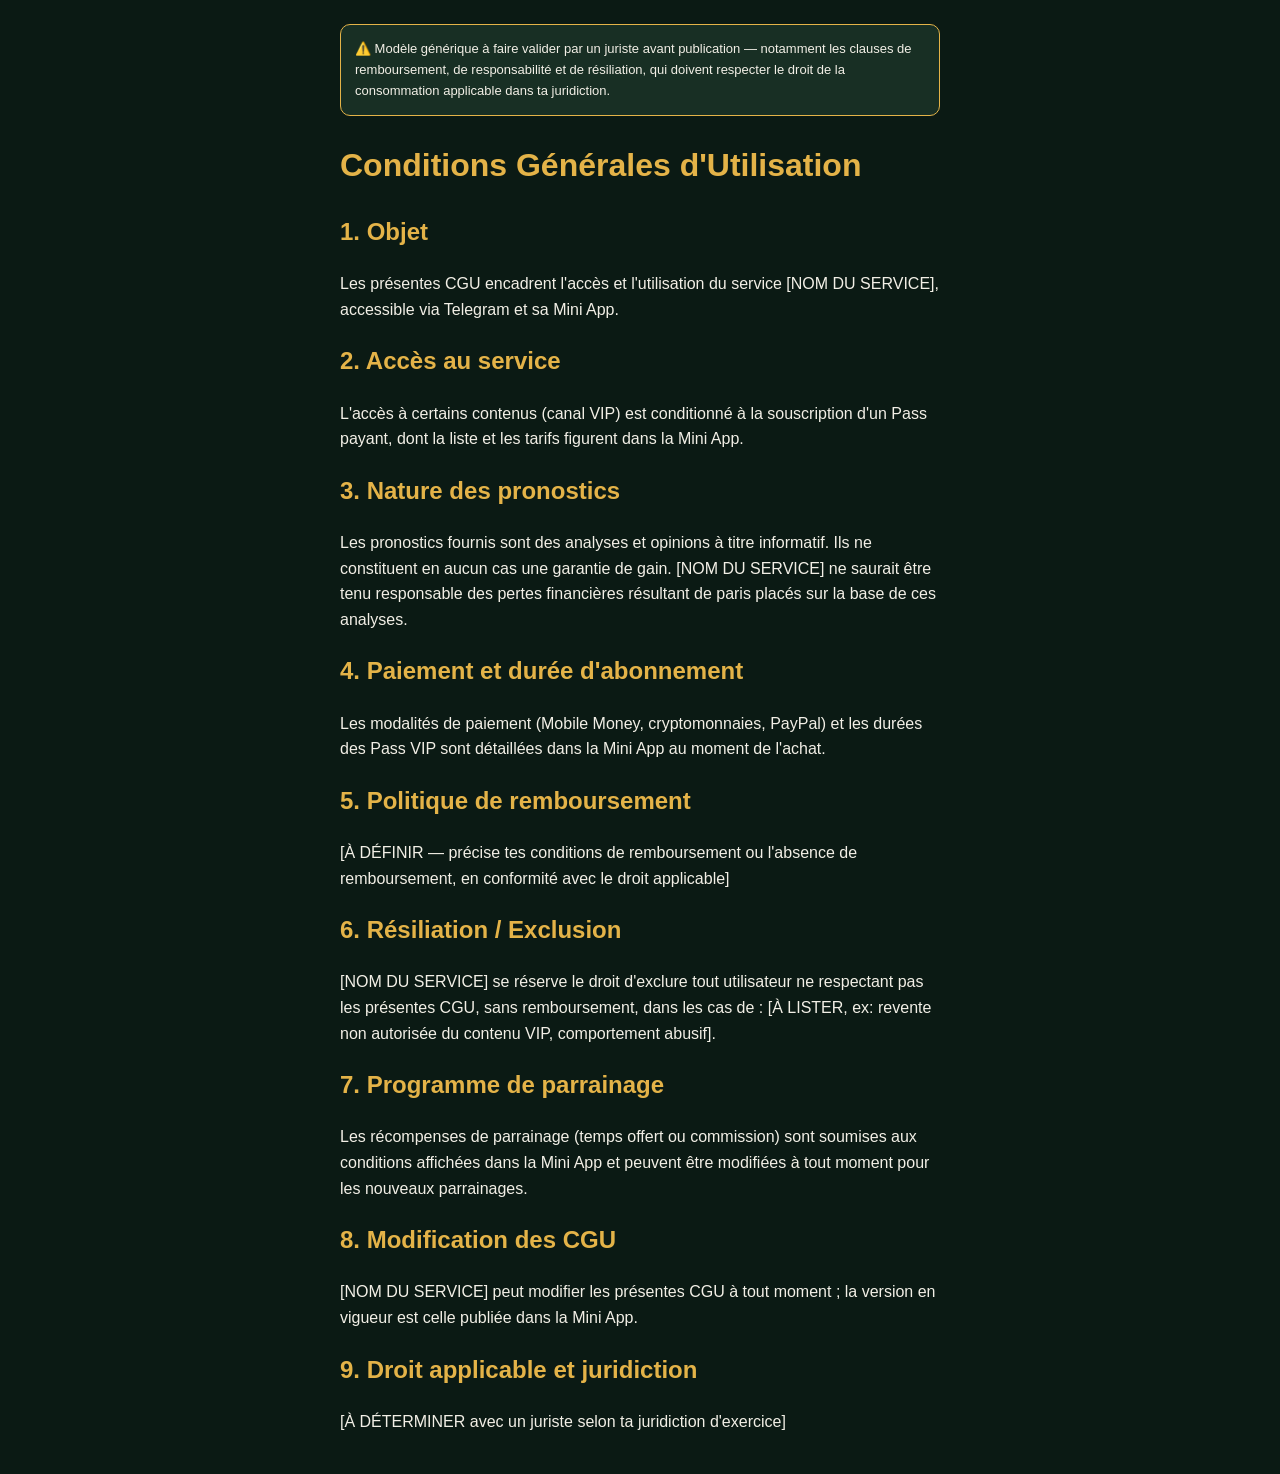
==== legal/cgu.html @ c5881b59 "Premiere version mini app" ====
<!doctype html>
<html lang="fr">
<head>
<meta charset="UTF-8" />
<meta name="viewport" content="width=device-width, initial-scale=1.0" />
<title>Conditions Générales d'Utilisation</title>
<style>
  body { background:#0b1a14; color:#f2efe6; font-family:Inter,sans-serif; padding:24px; line-height:1.6; max-width:600px; margin:0 auto; }
  h1,h2 { font-family:Oswald,sans-serif; color:#e4b348; }
  .warning { background:#182f24; border:1px solid #e4b348; border-radius:10px; padding:14px; font-size:13px; margin-bottom:24px; }
</style>
</head>
<body>

<div class="warning">
  ⚠️ Modèle générique à faire valider par un juriste avant publication —
  notamment les clauses de remboursement, de responsabilité et de résiliation,
  qui doivent respecter le droit de la consommation applicable dans ta juridiction.
</div>

<h1>Conditions Générales d'Utilisation</h1>

<h2>1. Objet</h2>
<p>Les présentes CGU encadrent l'accès et l'utilisation du service [NOM DU SERVICE], accessible via Telegram et sa Mini App.</p>

<h2>2. Accès au service</h2>
<p>L'accès à certains contenus (canal VIP) est conditionné à la souscription d'un Pass payant, dont la liste et les tarifs figurent dans la Mini App.</p>

<h2>3. Nature des pronostics</h2>
<p>
  Les pronostics fournis sont des analyses et opinions à titre informatif. Ils ne
  constituent en aucun cas une garantie de gain. [NOM DU SERVICE] ne saurait être
  tenu responsable des pertes financières résultant de paris placés sur la base
  de ces analyses.
</p>

<h2>4. Paiement et durée d'abonnement</h2>
<p>Les modalités de paiement (Mobile Money, cryptomonnaies, PayPal) et les durées des Pass VIP sont détaillées dans la Mini App au moment de l'achat.</p>

<h2>5. Politique de remboursement</h2>
<p>[À DÉFINIR — précise tes conditions de remboursement ou l'absence de remboursement, en conformité avec le droit applicable]</p>

<h2>6. Résiliation / Exclusion</h2>
<p>[NOM DU SERVICE] se réserve le droit d'exclure tout utilisateur ne respectant pas les présentes CGU, sans remboursement, dans les cas de : [À LISTER, ex: revente non autorisée du contenu VIP, comportement abusif].</p>

<h2>7. Programme de parrainage</h2>
<p>Les récompenses de parrainage (temps offert ou commission) sont soumises aux conditions affichées dans la Mini App et peuvent être modifiées à tout moment pour les nouveaux parrainages.</p>

<h2>8. Modification des CGU</h2>
<p>[NOM DU SERVICE] peut modifier les présentes CGU à tout moment ; la version en vigueur est celle publiée dans la Mini App.</p>

<h2>9. Droit applicable et juridiction</h2>
<p>[À DÉTERMINER avec un juriste selon ta juridiction d'exercice]</p>

</body>
</html>
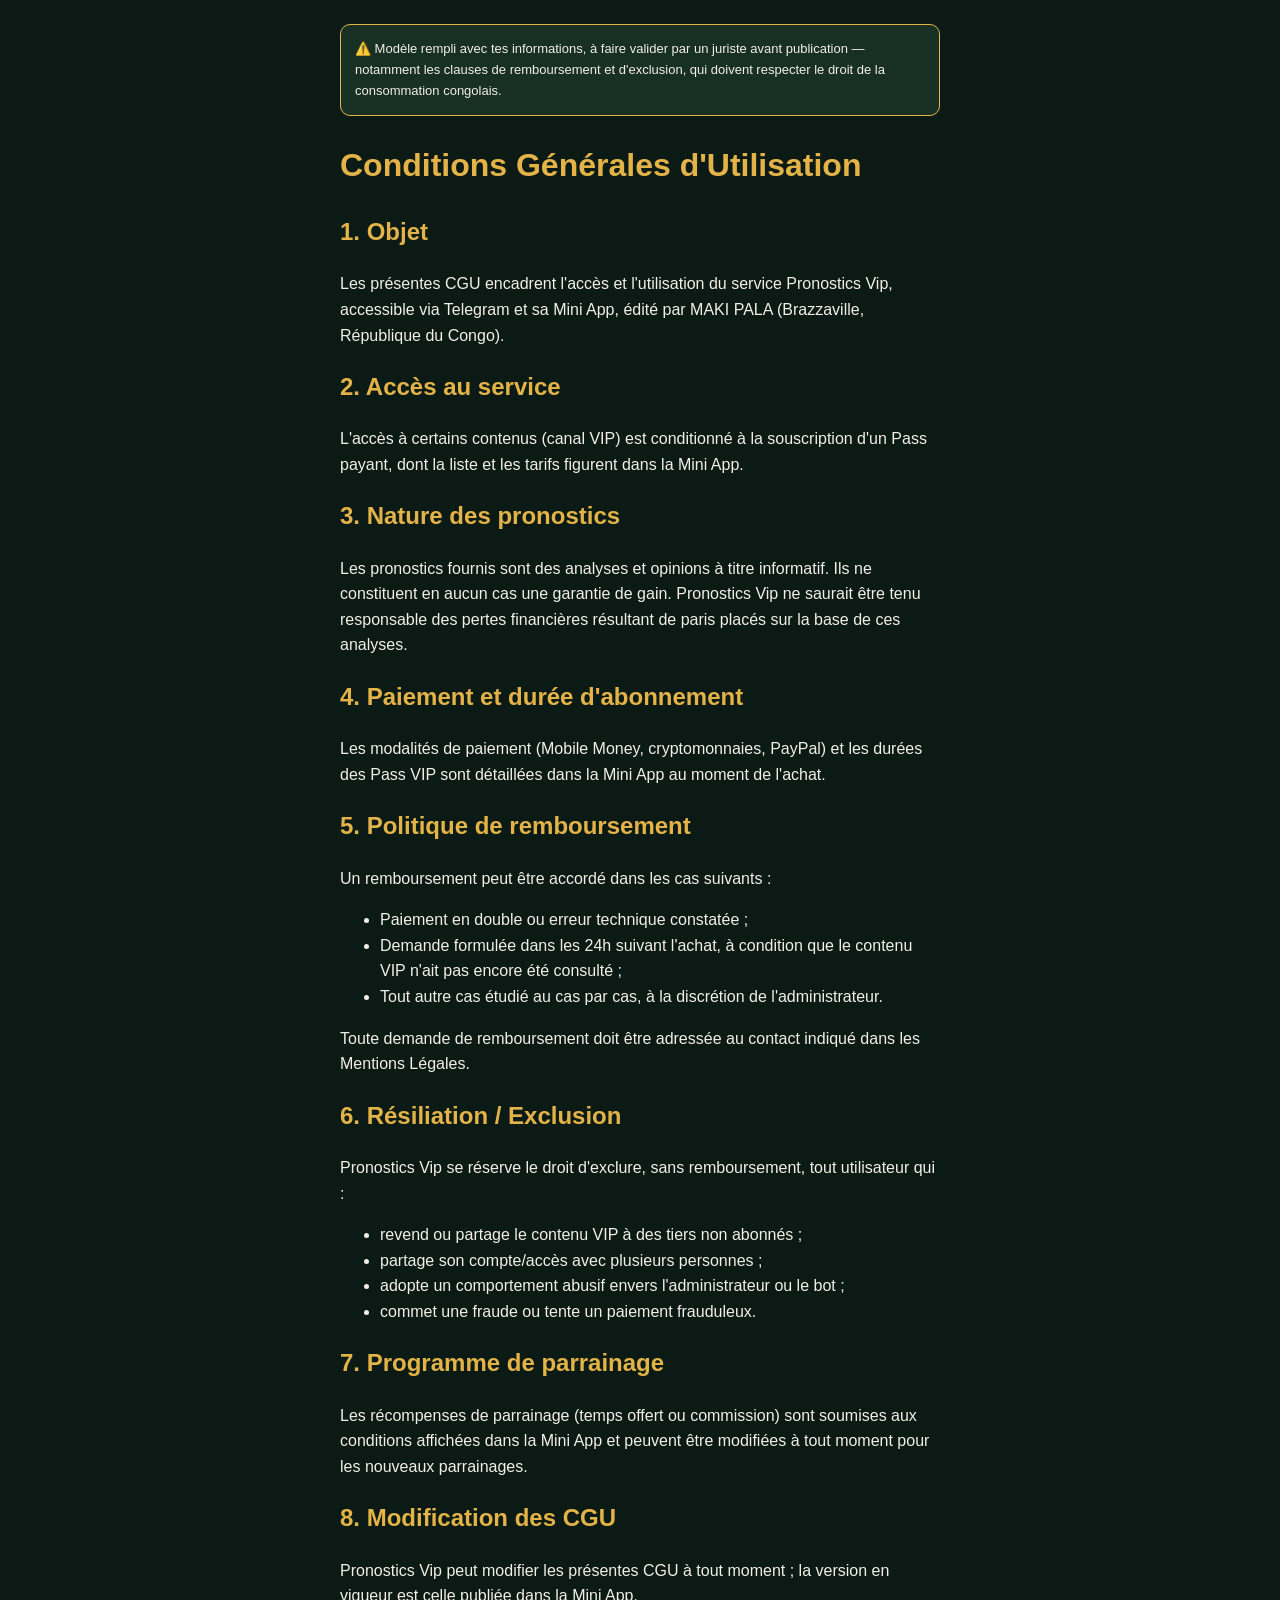
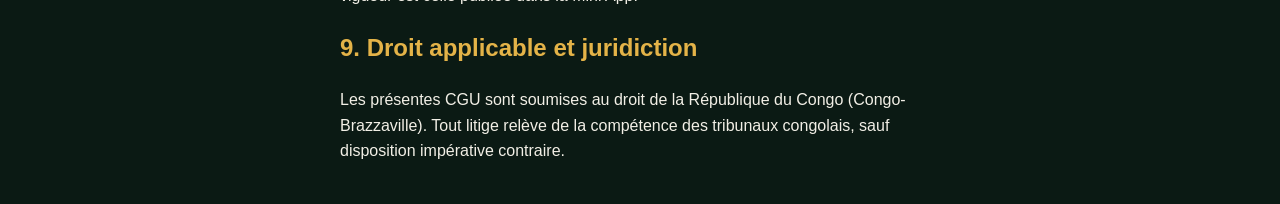
==== commit c961fcf3: "Add files via upload" ====
--- a/legal/cgu.html
+++ b/legal/cgu.html
@@ -13,15 +13,15 @@
 <body>
 
 <div class="warning">
-  ⚠️ Modèle générique à faire valider par un juriste avant publication —
-  notamment les clauses de remboursement, de responsabilité et de résiliation,
-  qui doivent respecter le droit de la consommation applicable dans ta juridiction.
+  ⚠️ Modèle rempli avec tes informations, à faire valider par un juriste avant
+  publication — notamment les clauses de remboursement et d'exclusion, qui
+  doivent respecter le droit de la consommation congolais.
 </div>
 
 <h1>Conditions Générales d'Utilisation</h1>
 
 <h2>1. Objet</h2>
-<p>Les présentes CGU encadrent l'accès et l'utilisation du service [NOM DU SERVICE], accessible via Telegram et sa Mini App.</p>
+<p>Les présentes CGU encadrent l'accès et l'utilisation du service Pronostics Vip, accessible via Telegram et sa Mini App, édité par MAKI PALA (Brazzaville, République du Congo).</p>
 
 <h2>2. Accès au service</h2>
 <p>L'accès à certains contenus (canal VIP) est conditionné à la souscription d'un Pass payant, dont la liste et les tarifs figurent dans la Mini App.</p>
@@ -29,7 +29,7 @@
 <h2>3. Nature des pronostics</h2>
 <p>
   Les pronostics fournis sont des analyses et opinions à titre informatif. Ils ne
-  constituent en aucun cas une garantie de gain. [NOM DU SERVICE] ne saurait être
+  constituent en aucun cas une garantie de gain. Pronostics Vip ne saurait être
   tenu responsable des pertes financières résultant de paris placés sur la base
   de ces analyses.
 </p>
@@ -38,19 +38,31 @@
 <p>Les modalités de paiement (Mobile Money, cryptomonnaies, PayPal) et les durées des Pass VIP sont détaillées dans la Mini App au moment de l'achat.</p>
 
 <h2>5. Politique de remboursement</h2>
-<p>[À DÉFINIR — précise tes conditions de remboursement ou l'absence de remboursement, en conformité avec le droit applicable]</p>
+<p>Un remboursement peut être accordé dans les cas suivants :</p>
+<ul>
+  <li>Paiement en double ou erreur technique constatée ;</li>
+  <li>Demande formulée dans les 24h suivant l'achat, à condition que le contenu VIP n'ait pas encore été consulté ;</li>
+  <li>Tout autre cas étudié au cas par cas, à la discrétion de l'administrateur.</li>
+</ul>
+<p>Toute demande de remboursement doit être adressée au contact indiqué dans les Mentions Légales.</p>
 
 <h2>6. Résiliation / Exclusion</h2>
-<p>[NOM DU SERVICE] se réserve le droit d'exclure tout utilisateur ne respectant pas les présentes CGU, sans remboursement, dans les cas de : [À LISTER, ex: revente non autorisée du contenu VIP, comportement abusif].</p>
+<p>Pronostics Vip se réserve le droit d'exclure, sans remboursement, tout utilisateur qui :</p>
+<ul>
+  <li>revend ou partage le contenu VIP à des tiers non abonnés ;</li>
+  <li>partage son compte/accès avec plusieurs personnes ;</li>
+  <li>adopte un comportement abusif envers l'administrateur ou le bot ;</li>
+  <li>commet une fraude ou tente un paiement frauduleux.</li>
+</ul>
 
 <h2>7. Programme de parrainage</h2>
 <p>Les récompenses de parrainage (temps offert ou commission) sont soumises aux conditions affichées dans la Mini App et peuvent être modifiées à tout moment pour les nouveaux parrainages.</p>
 
 <h2>8. Modification des CGU</h2>
-<p>[NOM DU SERVICE] peut modifier les présentes CGU à tout moment ; la version en vigueur est celle publiée dans la Mini App.</p>
+<p>Pronostics Vip peut modifier les présentes CGU à tout moment ; la version en vigueur est celle publiée dans la Mini App.</p>
 
 <h2>9. Droit applicable et juridiction</h2>
-<p>[À DÉTERMINER avec un juriste selon ta juridiction d'exercice]</p>
+<p>Les présentes CGU sont soumises au droit de la République du Congo (Congo-Brazzaville). Tout litige relève de la compétence des tribunaux congolais, sauf disposition impérative contraire.</p>
 
 </body>
 </html>
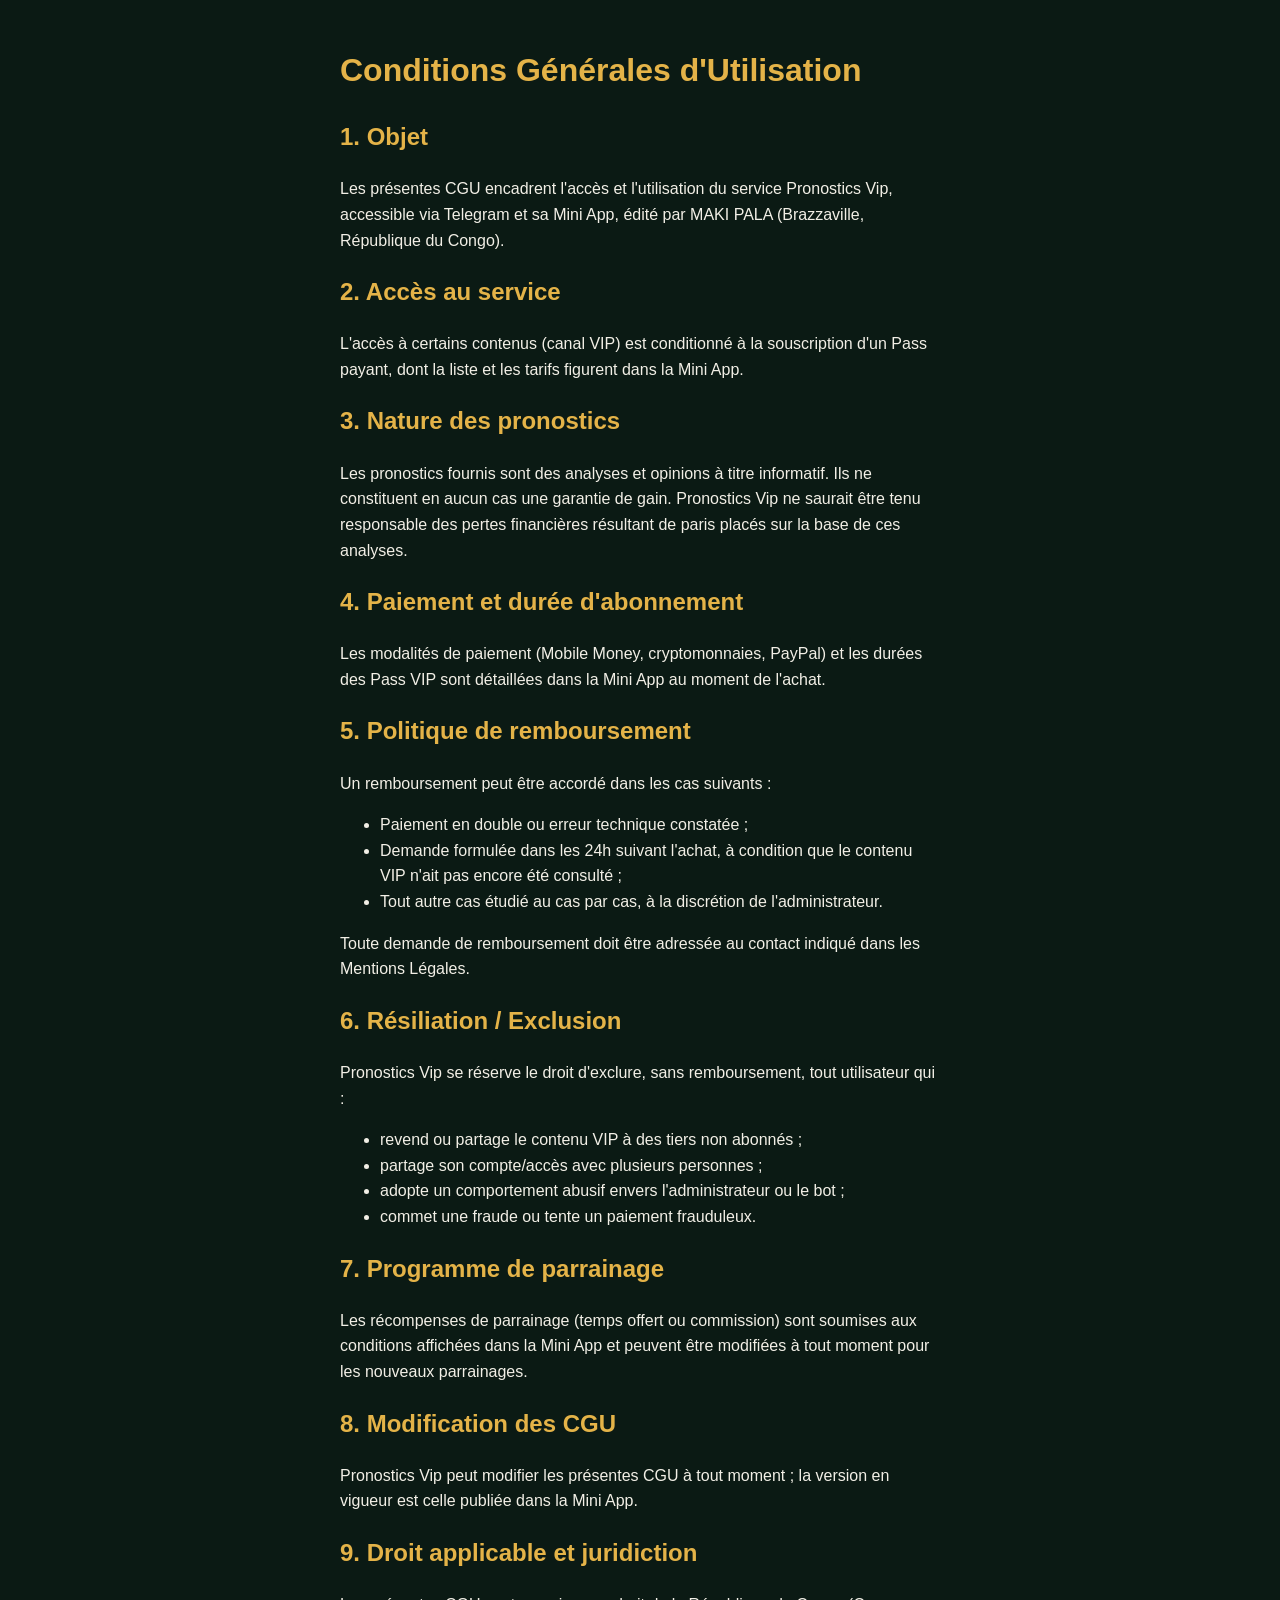
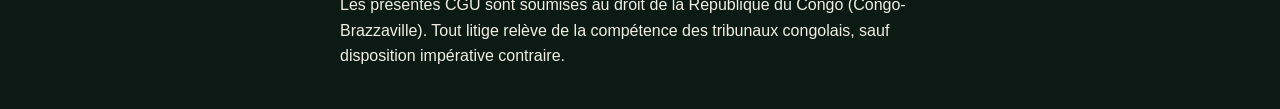
==== commit f9ba6e1b: "Add files via upload" ====
--- a/legal/cgu.html
+++ b/legal/cgu.html
@@ -7,16 +7,9 @@
 <style>
   body { background:#0b1a14; color:#f2efe6; font-family:Inter,sans-serif; padding:24px; line-height:1.6; max-width:600px; margin:0 auto; }
   h1,h2 { font-family:Oswald,sans-serif; color:#e4b348; }
-  .warning { background:#182f24; border:1px solid #e4b348; border-radius:10px; padding:14px; font-size:13px; margin-bottom:24px; }
 </style>
 </head>
 <body>
-
-<div class="warning">
-  ⚠️ Modèle rempli avec tes informations, à faire valider par un juriste avant
-  publication — notamment les clauses de remboursement et d'exclusion, qui
-  doivent respecter le droit de la consommation congolais.
-</div>
 
 <h1>Conditions Générales d'Utilisation</h1>
 
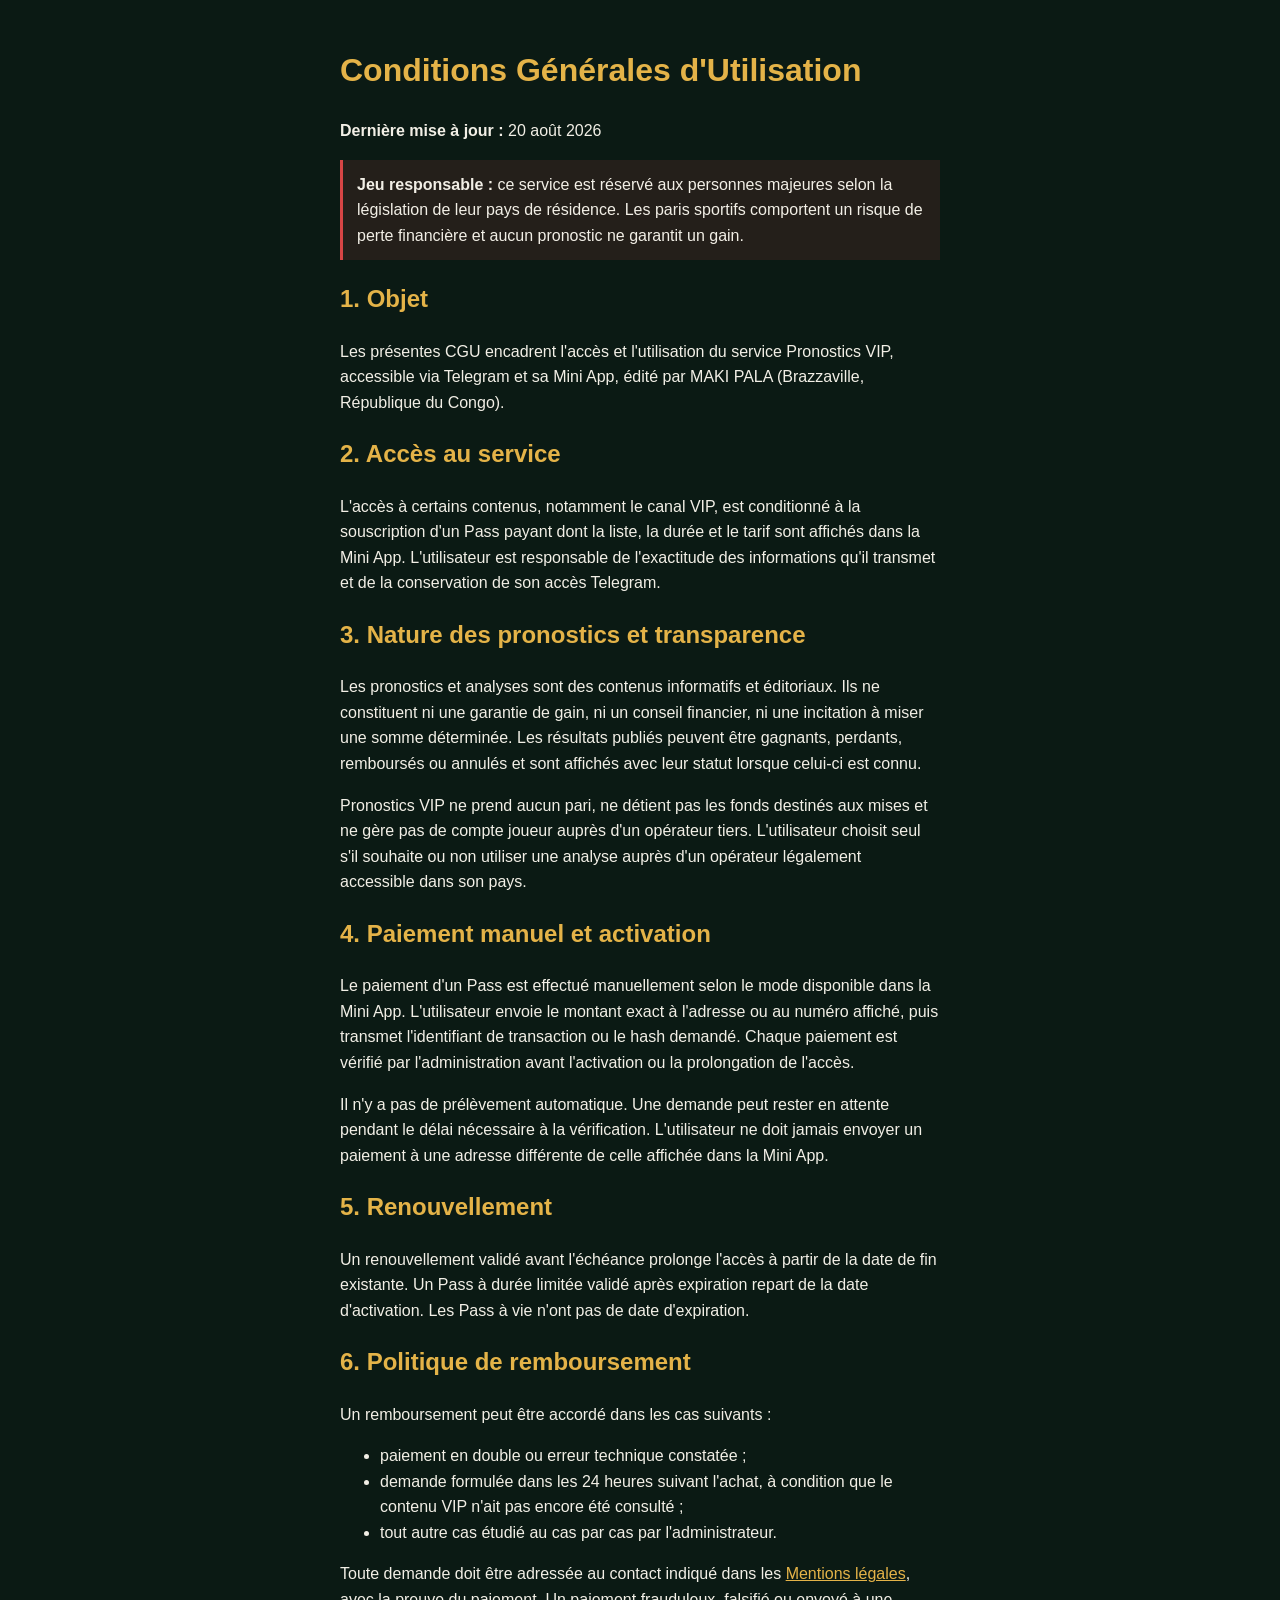
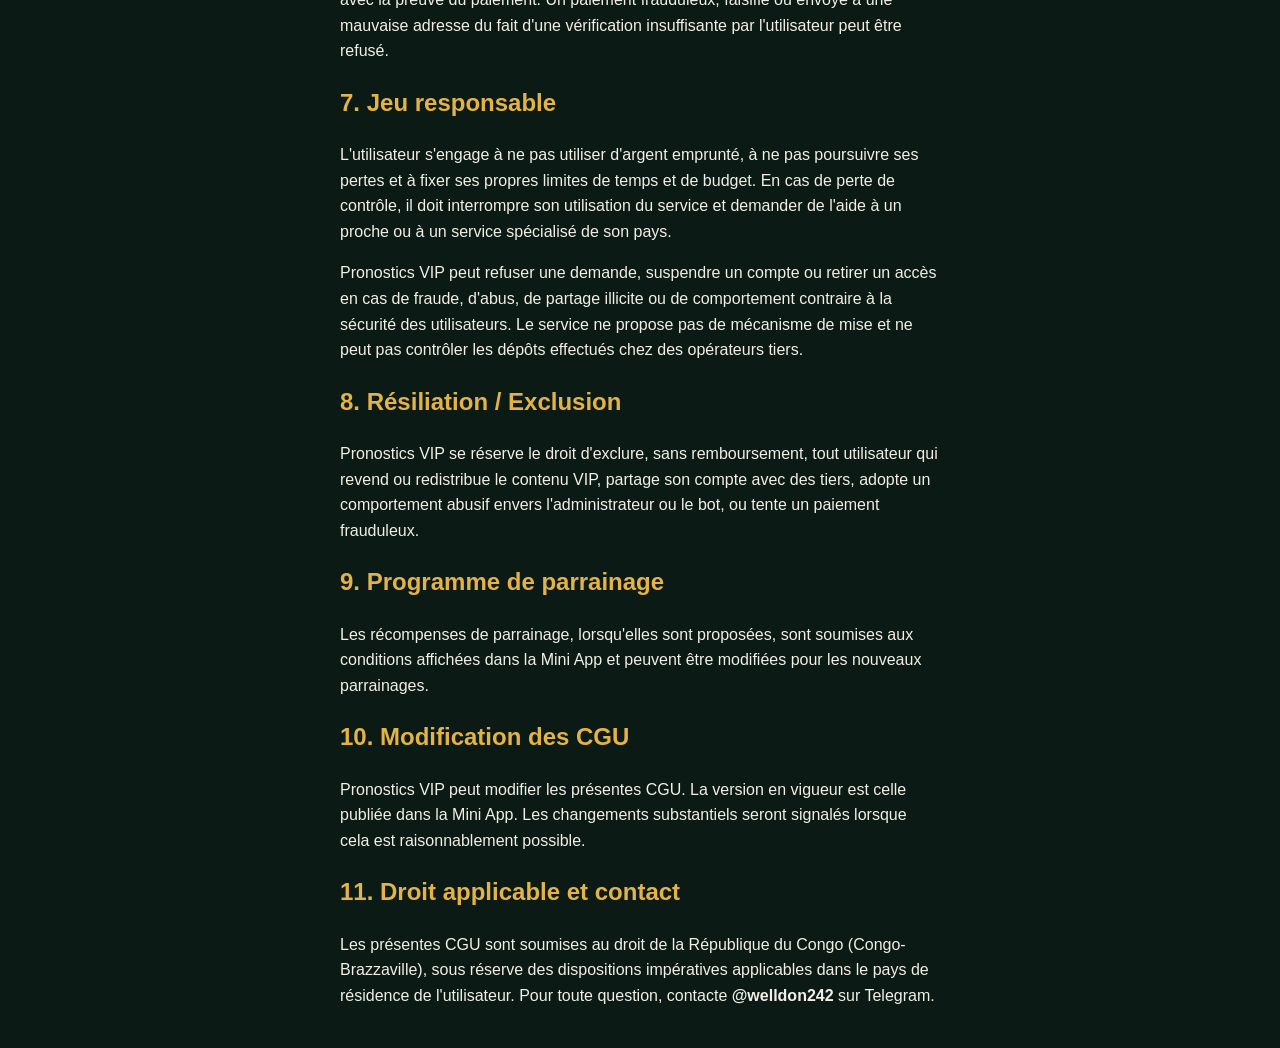
==== commit f46c5c0b: "feat: améliorer parcours VIP et jeu responsable" ====
--- a/legal/cgu.html
+++ b/legal/cgu.html
@@ -5,57 +5,42 @@
 <meta name="viewport" content="width=device-width, initial-scale=1.0" />
 <title>Conditions Générales d'Utilisation</title>
 <style>
-  body { background:#0b1a14; color:#f2efe6; font-family:Inter,sans-serif; padding:24px; line-height:1.6; max-width:600px; margin:0 auto; }
-  h1,h2 { font-family:Oswald,sans-serif; color:#e4b348; }
+  body { background:#0b1a14; color:#f2efe6; font-family:Inter,Arial,sans-serif; padding:24px; line-height:1.6; max-width:600px; margin:0 auto; }
+  h1,h2 { font-family:Oswald,Arial,sans-serif; color:#e4b348; }
+  a { color:#e4b348; }
+  .warning { border-left:3px solid #d64545; background:rgba(214,69,69,.12); padding:12px 14px; }
 </style>
 </head>
 <body>
-
 <h1>Conditions Générales d'Utilisation</h1>
-
+<p><strong>Dernière mise à jour :</strong> 20 août 2026</p>
+<div class="warning"><strong>Jeu responsable :</strong> ce service est réservé aux personnes majeures selon la législation de leur pays de résidence. Les paris sportifs comportent un risque de perte financière et aucun pronostic ne garantit un gain.</div>
 <h2>1. Objet</h2>
-<p>Les présentes CGU encadrent l'accès et l'utilisation du service Pronostics Vip, accessible via Telegram et sa Mini App, édité par MAKI PALA (Brazzaville, République du Congo).</p>
-
+<p>Les présentes CGU encadrent l'accès et l'utilisation du service Pronostics VIP, accessible via Telegram et sa Mini App, édité par MAKI PALA (Brazzaville, République du Congo).</p>
 <h2>2. Accès au service</h2>
-<p>L'accès à certains contenus (canal VIP) est conditionné à la souscription d'un Pass payant, dont la liste et les tarifs figurent dans la Mini App.</p>
-
-<h2>3. Nature des pronostics</h2>
-<p>
-  Les pronostics fournis sont des analyses et opinions à titre informatif. Ils ne
-  constituent en aucun cas une garantie de gain. Pronostics Vip ne saurait être
-  tenu responsable des pertes financières résultant de paris placés sur la base
-  de ces analyses.
-</p>
-
-<h2>4. Paiement et durée d'abonnement</h2>
-<p>Les modalités de paiement (Mobile Money, cryptomonnaies, PayPal) et les durées des Pass VIP sont détaillées dans la Mini App au moment de l'achat.</p>
-
-<h2>5. Politique de remboursement</h2>
+<p>L'accès à certains contenus, notamment le canal VIP, est conditionné à la souscription d'un Pass payant dont la liste, la durée et le tarif sont affichés dans la Mini App. L'utilisateur est responsable de l'exactitude des informations qu'il transmet et de la conservation de son accès Telegram.</p>
+<h2>3. Nature des pronostics et transparence</h2>
+<p>Les pronostics et analyses sont des contenus informatifs et éditoriaux. Ils ne constituent ni une garantie de gain, ni un conseil financier, ni une incitation à miser une somme déterminée. Les résultats publiés peuvent être gagnants, perdants, remboursés ou annulés et sont affichés avec leur statut lorsque celui-ci est connu.</p>
+<p>Pronostics VIP ne prend aucun pari, ne détient pas les fonds destinés aux mises et ne gère pas de compte joueur auprès d'un opérateur tiers. L'utilisateur choisit seul s'il souhaite ou non utiliser une analyse auprès d'un opérateur légalement accessible dans son pays.</p>
+<h2>4. Paiement manuel et activation</h2>
+<p>Le paiement d'un Pass est effectué manuellement selon le mode disponible dans la Mini App. L'utilisateur envoie le montant exact à l'adresse ou au numéro affiché, puis transmet l'identifiant de transaction ou le hash demandé. Chaque paiement est vérifié par l'administration avant l'activation ou la prolongation de l'accès.</p>
+<p>Il n'y a pas de prélèvement automatique. Une demande peut rester en attente pendant le délai nécessaire à la vérification. L'utilisateur ne doit jamais envoyer un paiement à une adresse différente de celle affichée dans la Mini App.</p>
+<h2>5. Renouvellement</h2>
+<p>Un renouvellement validé avant l'échéance prolonge l'accès à partir de la date de fin existante. Un Pass à durée limitée validé après expiration repart de la date d'activation. Les Pass à vie n'ont pas de date d'expiration.</p>
+<h2>6. Politique de remboursement</h2>
 <p>Un remboursement peut être accordé dans les cas suivants :</p>
-<ul>
-  <li>Paiement en double ou erreur technique constatée ;</li>
-  <li>Demande formulée dans les 24h suivant l'achat, à condition que le contenu VIP n'ait pas encore été consulté ;</li>
-  <li>Tout autre cas étudié au cas par cas, à la discrétion de l'administrateur.</li>
-</ul>
-<p>Toute demande de remboursement doit être adressée au contact indiqué dans les Mentions Légales.</p>
-
-<h2>6. Résiliation / Exclusion</h2>
-<p>Pronostics Vip se réserve le droit d'exclure, sans remboursement, tout utilisateur qui :</p>
-<ul>
-  <li>revend ou partage le contenu VIP à des tiers non abonnés ;</li>
-  <li>partage son compte/accès avec plusieurs personnes ;</li>
-  <li>adopte un comportement abusif envers l'administrateur ou le bot ;</li>
-  <li>commet une fraude ou tente un paiement frauduleux.</li>
-</ul>
-
-<h2>7. Programme de parrainage</h2>
-<p>Les récompenses de parrainage (temps offert ou commission) sont soumises aux conditions affichées dans la Mini App et peuvent être modifiées à tout moment pour les nouveaux parrainages.</p>
-
-<h2>8. Modification des CGU</h2>
-<p>Pronostics Vip peut modifier les présentes CGU à tout moment ; la version en vigueur est celle publiée dans la Mini App.</p>
-
-<h2>9. Droit applicable et juridiction</h2>
-<p>Les présentes CGU sont soumises au droit de la République du Congo (Congo-Brazzaville). Tout litige relève de la compétence des tribunaux congolais, sauf disposition impérative contraire.</p>
-
+<ul><li>paiement en double ou erreur technique constatée ;</li><li>demande formulée dans les 24 heures suivant l'achat, à condition que le contenu VIP n'ait pas encore été consulté ;</li><li>tout autre cas étudié au cas par cas par l'administrateur.</li></ul>
+<p>Toute demande doit être adressée au contact indiqué dans les <a href="/legal/mentions-legales.html">Mentions légales</a>, avec la preuve du paiement. Un paiement frauduleux, falsifié ou envoyé à une mauvaise adresse du fait d'une vérification insuffisante par l'utilisateur peut être refusé.</p>
+<h2>7. Jeu responsable</h2>
+<p>L'utilisateur s'engage à ne pas utiliser d'argent emprunté, à ne pas poursuivre ses pertes et à fixer ses propres limites de temps et de budget. En cas de perte de contrôle, il doit interrompre son utilisation du service et demander de l'aide à un proche ou à un service spécialisé de son pays.</p>
+<p>Pronostics VIP peut refuser une demande, suspendre un compte ou retirer un accès en cas de fraude, d'abus, de partage illicite ou de comportement contraire à la sécurité des utilisateurs. Le service ne propose pas de mécanisme de mise et ne peut pas contrôler les dépôts effectués chez des opérateurs tiers.</p>
+<h2>8. Résiliation / Exclusion</h2>
+<p>Pronostics VIP se réserve le droit d'exclure, sans remboursement, tout utilisateur qui revend ou redistribue le contenu VIP, partage son compte avec des tiers, adopte un comportement abusif envers l'administrateur ou le bot, ou tente un paiement frauduleux.</p>
+<h2>9. Programme de parrainage</h2>
+<p>Les récompenses de parrainage, lorsqu'elles sont proposées, sont soumises aux conditions affichées dans la Mini App et peuvent être modifiées pour les nouveaux parrainages.</p>
+<h2>10. Modification des CGU</h2>
+<p>Pronostics VIP peut modifier les présentes CGU. La version en vigueur est celle publiée dans la Mini App. Les changements substantiels seront signalés lorsque cela est raisonnablement possible.</p>
+<h2>11. Droit applicable et contact</h2>
+<p>Les présentes CGU sont soumises au droit de la République du Congo (Congo-Brazzaville), sous réserve des dispositions impératives applicables dans le pays de résidence de l'utilisateur. Pour toute question, contacte <strong>@welldon242</strong> sur Telegram.</p>
 </body>
 </html>
